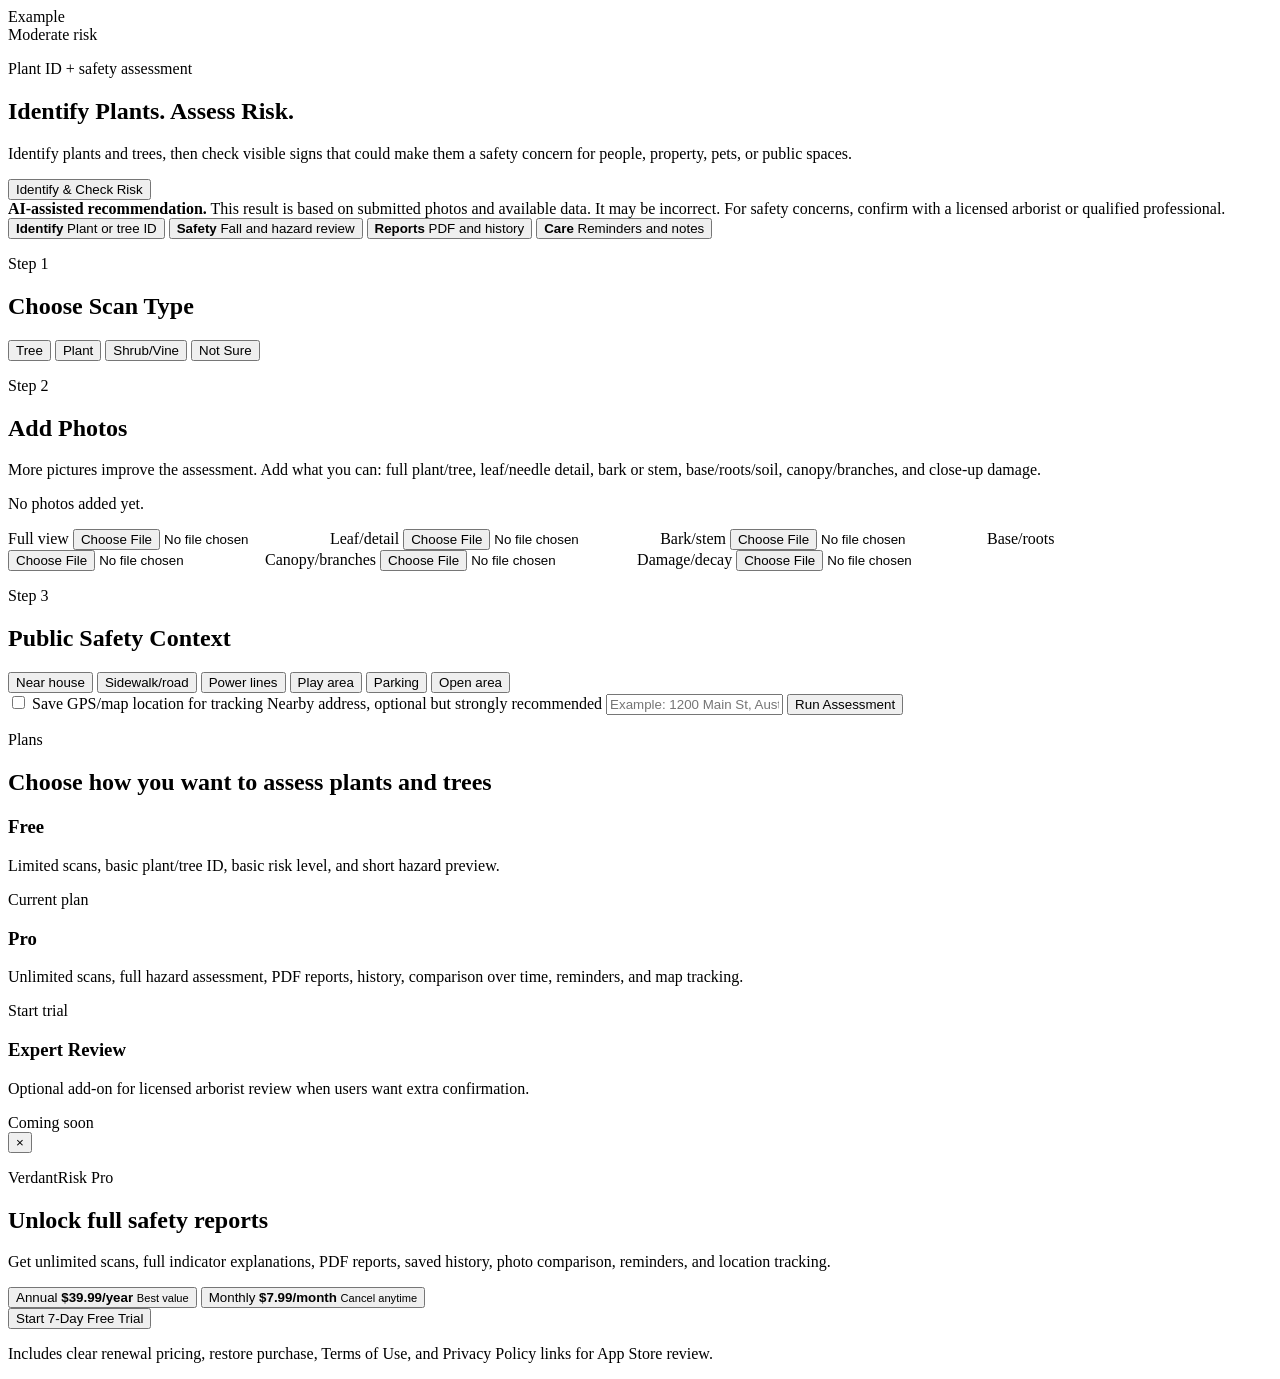
==== index.html @ 4cd2732e "Rename Tree Risk/index.html to index.html" ====
<!doctype html>
<html lang="en">
  <head>
    <meta charset="UTF-8" />
    <meta name="viewport" content="width=device-width, initial-scale=1.0" />
    <title>VerdantRisk - Plant & Tree Safety ID</title>
    <meta name="theme-color" content="#1f6f50" />
    <meta name="apple-mobile-web-app-capable" content="yes" />
    <meta name="apple-mobile-web-app-title" content="VerdantRisk" />
    <meta name="apple-mobile-web-app-status-bar-style" content="black-translucent" />
    <link rel="manifest" href="./manifest.json" />
    <link rel="apple-touch-icon" href="./icon.svg" />
    <link rel="stylesheet" href="./styles.css" />
  </head>
  <body>
    <main class="app-shell">
      <section class="hero">
        <div class="hero-media" aria-hidden="true">
          <div class="scan-frame">
            <div class="tree-visual">
              <span class="canopy canopy-a"></span>
              <span class="canopy canopy-b"></span>
              <span class="canopy canopy-c"></span>
              <span class="trunk"></span>
              <span class="root root-a"></span>
              <span class="root root-b"></span>
            </div>
            <div class="example-tag">Example</div>
            <div class="risk-tag">Moderate risk</div>
          </div>
        </div>
        <div class="hero-copy">
          <p class="eyebrow">Plant ID + safety assessment</p>
          <h1>Identify Plants. Assess Risk.</h1>
          <p>
            Identify plants and trees, then check visible signs that could make
            them a safety concern for people, property, pets, or public spaces.
          </p>
          <button class="primary-action" data-scroll-target="#scanner">
            Identify & Check Risk
          </button>
        </div>
      </section>

      <section class="notice">
        <strong>AI-assisted recommendation.</strong>
        This result is based on submitted photos and available data. It may be
        incorrect. For safety concerns, confirm with a licensed arborist or
        qualified professional.
      </section>

      <section class="quick-tools" aria-label="App tools">
        <button class="tool active" data-scroll-target="#scanner">
          <strong>Identify</strong>
          <span>Plant or tree ID</span>
        </button>
        <button class="tool" data-scroll-target="#scanner">
          <strong>Safety</strong>
          <span>Fall and hazard review</span>
        </button>
        <button class="tool" data-paywall>
          <strong>Reports</strong>
          <span>PDF and history</span>
        </button>
        <button class="tool" data-paywall>
          <strong>Care</strong>
          <span>Reminders and notes</span>
        </button>
      </section>

      <section id="scanner" class="workspace">
        <div class="panel scan-panel" id="scanPanel">
          <div class="panel-heading">
            <p class="eyebrow">Step 1</p>
            <h2>Choose Scan Type</h2>
          </div>

          <div class="segmented" role="radiogroup" aria-label="Scan type">
            <button class="active" data-scan-type="Tree">Tree</button>
            <button data-scan-type="Plant">Plant</button>
            <button data-scan-type="Shrub/Vine">Shrub/Vine</button>
            <button data-scan-type="Not Sure">Not Sure</button>
          </div>

          <div class="panel-heading compact">
            <p class="eyebrow">Step 2</p>
            <h2>Add Photos</h2>
          </div>
          <p class="helper">
            More pictures improve the assessment. Add what you can: full
            plant/tree, leaf/needle detail, bark or stem, base/roots/soil,
            canopy/branches, and close-up damage.
          </p>
          <p class="status-message" id="scanStatus">No photos added yet.</p>

          <div class="photo-grid">
            <label>
              <span>Full view</span>
              <input type="file" accept="image/*" capture="environment" data-photo="Full view" />
            </label>
            <label>
              <span>Leaf/detail</span>
              <input type="file" accept="image/*" capture="environment" data-photo="Leaf/detail" />
            </label>
            <label>
              <span>Bark/stem</span>
              <input type="file" accept="image/*" capture="environment" data-photo="Bark/stem" />
            </label>
            <label>
              <span>Base/roots</span>
              <input type="file" accept="image/*" capture="environment" data-photo="Base/roots" />
            </label>
            <label>
              <span>Canopy/branches</span>
              <input type="file" accept="image/*" capture="environment" data-photo="Canopy/branches" />
            </label>
            <label>
              <span>Damage/decay</span>
              <input type="file" accept="image/*" capture="environment" data-photo="Damage/decay" />
            </label>
          </div>

          <div class="panel-heading compact">
            <p class="eyebrow">Step 3</p>
            <h2>Public Safety Context</h2>
          </div>
          <div class="chips" aria-label="Location context">
            <button data-context="Near house">Near house</button>
            <button data-context="Near sidewalk/road">Sidewalk/road</button>
            <button data-context="Near power lines">Power lines</button>
            <button data-context="Play or school area">Play area</button>
            <button data-context="Near parking">Parking</button>
            <button data-context="Open area">Open area</button>
          </div>

          <label class="toggle-row">
            <input id="gpsToggle" type="checkbox" />
            <span>Save GPS/map location for tracking</span>
          </label>

          <label class="text-field">
            <span>Nearby address, optional but strongly recommended</span>
            <input id="addressInput" type="text" placeholder="Example: 1200 Main St, Austin, TX" />
          </label>

          <button class="primary-action full" id="runScan">Run Assessment</button>
        </div>

        <div class="panel result-panel" id="resultPanel" hidden>
          <div class="panel-heading">
            <p class="eyebrow">Results</p>
            <h2 id="resultTitle">Tree or woody plant: Moderate risk</h2>
          </div>

          <div class="result-group first">
            <h3>Identification</h3>
            <ul id="identificationSummary">
              <li>Plant/tree identity will appear here after an assessment.</li>
            </ul>
          </div>

          <div class="risk-meter" aria-label="Risk level">
            <span class="level low">Low</span>
            <span class="level moderate active">Moderate</span>
            <span class="level high">High</span>
            <span class="level critical">Critical</span>
          </div>

          <div class="quality-row">
            <span>Assessment Quality</span>
            <strong id="qualityLabel">Fair</strong>
          </div>

          <div class="result-group">
            <h3>Observed Visual Indicators</h3>
            <ul id="visualIndicators">
              <li>Some canopy thinning or dead branch visibility</li>
              <li>Possible trunk stress or cavity signs</li>
              <li>Base/root view is limited</li>
            </ul>
          </div>

          <div class="result-group">
            <h3>Location/Public Safety Factors</h3>
            <ul id="safetyFactors">
              <li>No location context selected yet</li>
            </ul>
          </div>

          <div class="result-group">
            <h3>Other Hazard Flags</h3>
            <ul>
              <li>Check toxicity risk for children and pets</li>
              <li>Check invasive, thorn, allergy, and root-damage risks</li>
            </ul>
          </div>

          <p class="disclaimer">
            This result is an AI-assisted recommendation based on submitted
            photos and available data. It may be incorrect. For safety concerns,
            confirm with a licensed arborist or qualified professional.
          </p>

          <div class="result-actions">
            <button class="secondary-action" id="scanAgain">Scan Another</button>
            <button class="secondary-action" data-paywall>Generate PDF Report</button>
            <button class="secondary-action" data-paywall>Save to History</button>
          </div>
        </div>
      </section>

      <section class="subscription">
        <div>
          <p class="eyebrow">Plans</p>
          <h2>Choose how you want to assess plants and trees</h2>
        </div>
        <div class="pricing-grid">
          <article class="pricing-card" tabindex="0" role="button" data-plan="Free">
            <h3>Free</h3>
            <p>Limited scans, basic plant/tree ID, basic risk level, and short hazard preview.</p>
            <span>Current plan</span>
          </article>
          <article class="pricing-card featured" tabindex="0" role="button" data-plan="Pro">
            <h3>Pro</h3>
            <p>Unlimited scans, full hazard assessment, PDF reports, history, comparison over time, reminders, and map tracking.</p>
            <span>Start trial</span>
          </article>
          <article class="pricing-card" tabindex="0" role="button" data-plan="Expert Review">
            <h3>Expert Review</h3>
            <p>Optional add-on for licensed arborist review when users want extra confirmation.</p>
            <span>Coming soon</span>
          </article>
        </div>
      </section>
    </main>

    <div class="modal" id="paywall" aria-hidden="true">
      <div class="paywall-card" role="dialog" aria-modal="true" aria-labelledby="paywallTitle">
        <button class="close" id="closePaywall" aria-label="Close">×</button>
        <p class="eyebrow">VerdantRisk Pro</p>
        <h2 id="paywallTitle">Unlock full safety reports</h2>
        <p>
          Get unlimited scans, full indicator explanations, PDF reports, saved
          history, photo comparison, reminders, and location tracking.
        </p>
        <div class="plans">
          <button class="plan active">
            <span>Annual</span>
            <strong>$39.99/year</strong>
            <small>Best value</small>
          </button>
          <button class="plan">
            <span>Monthly</span>
            <strong>$7.99/month</strong>
            <small>Cancel anytime</small>
          </button>
        </div>
        <button class="primary-action full">Start 7-Day Free Trial</button>
        <p class="fine-print">Includes clear renewal pricing, restore purchase, Terms of Use, and Privacy Policy links for App Store review.</p>
      </div>
    </div>

    <script src="./app.js"></script>
  </body>
</html>
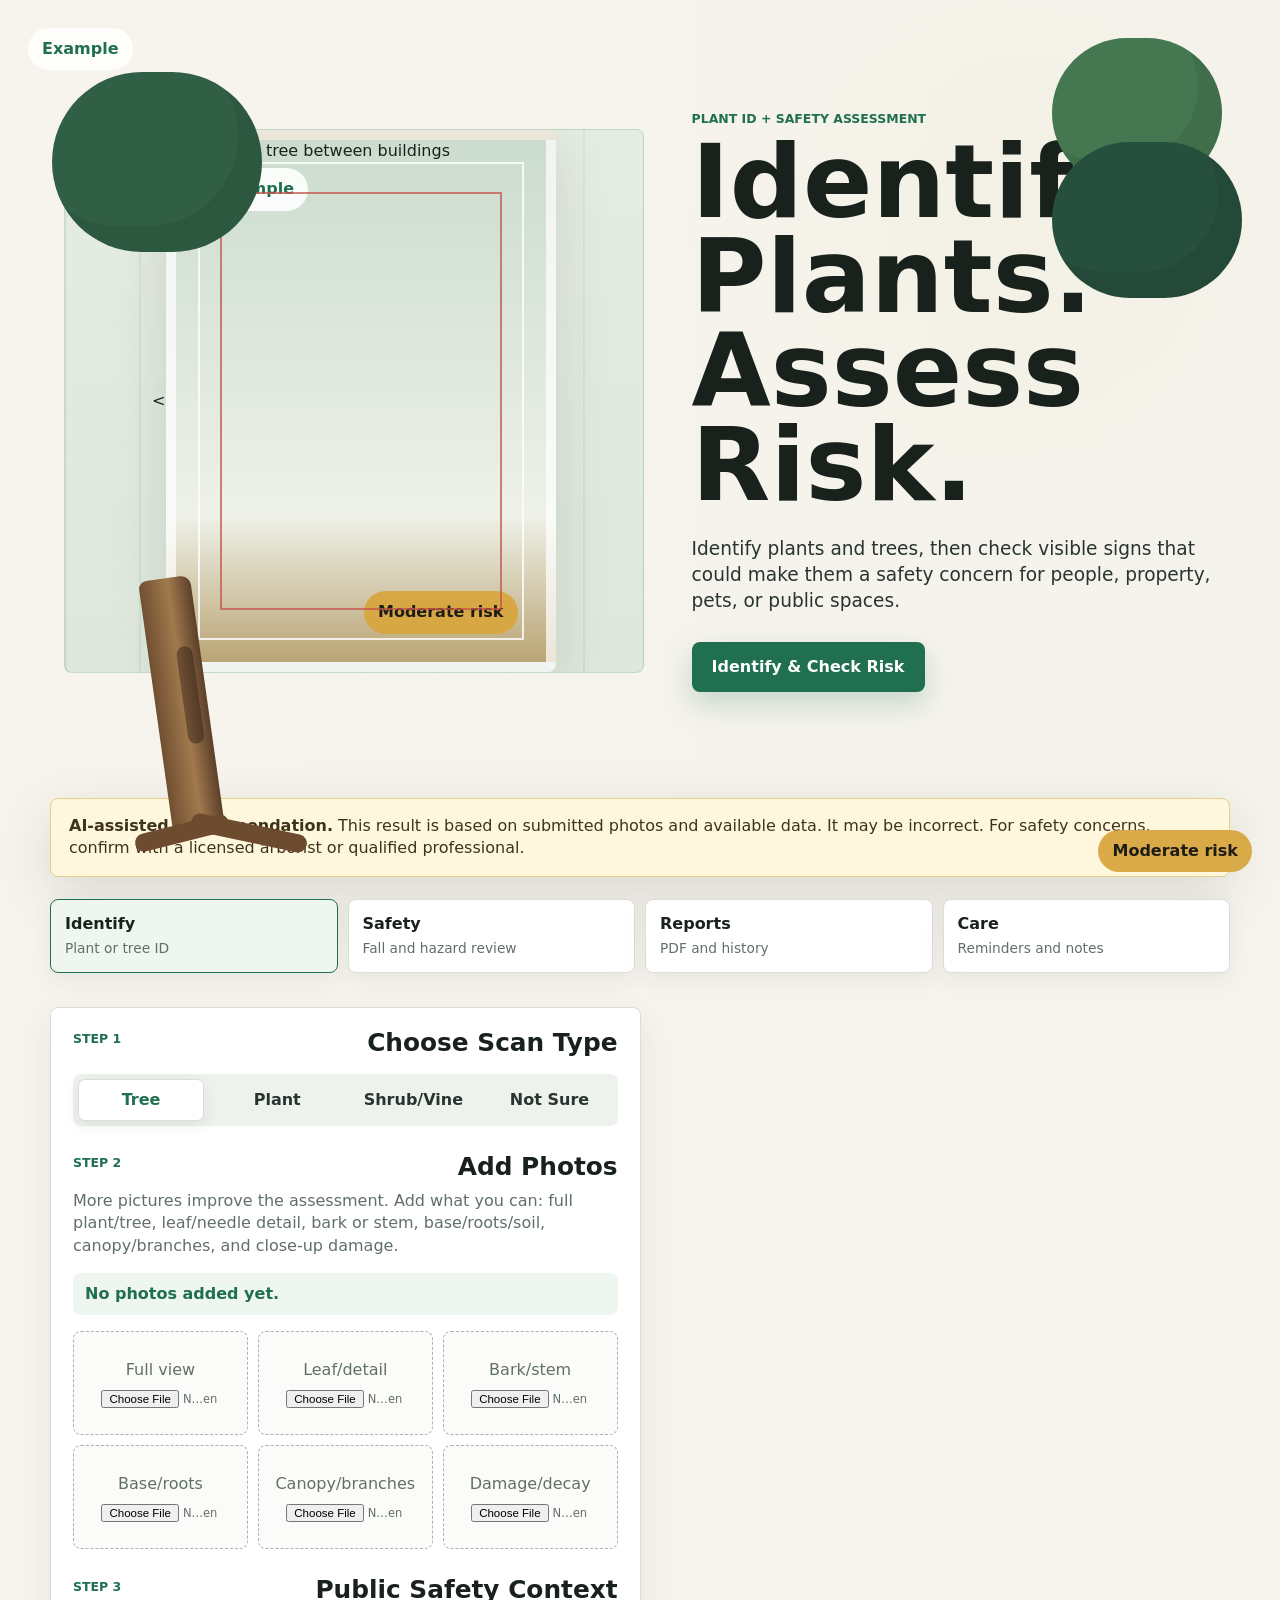
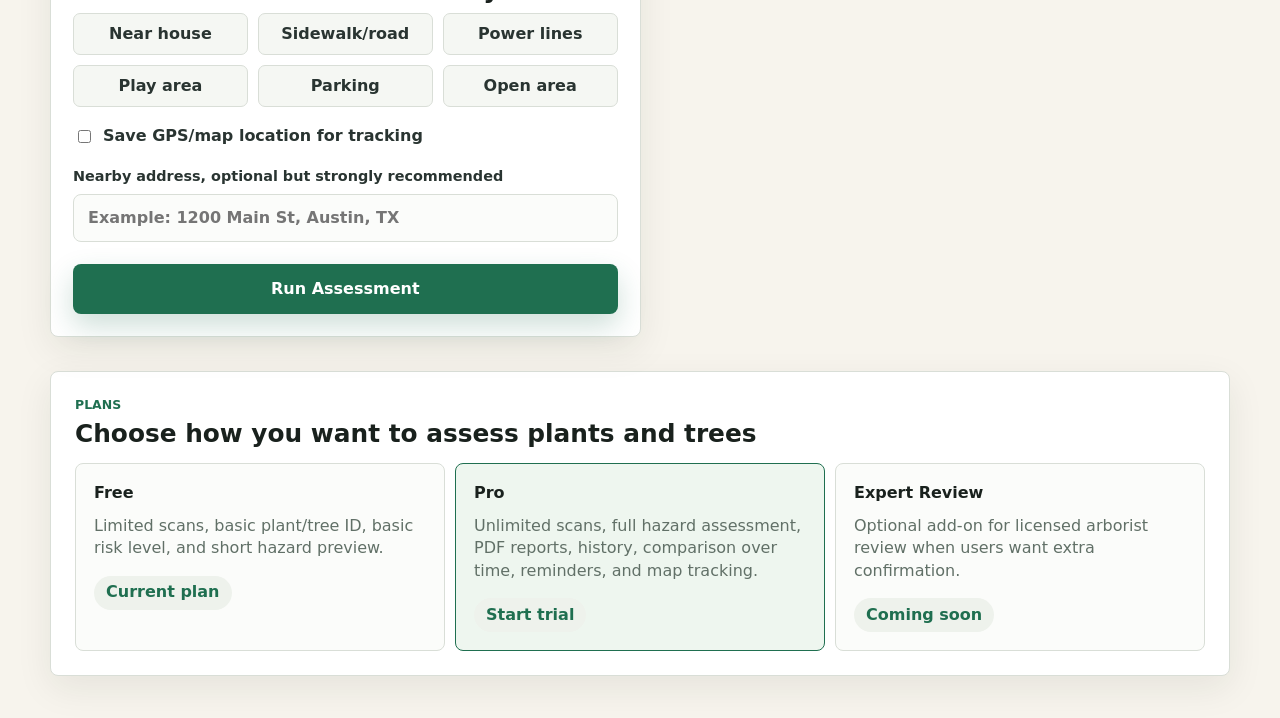
==== commit d77b15c4: "Update index.html" ====
--- a/index.html
+++ b/index.html
@@ -16,7 +16,12 @@
     <main class="app-shell">
       <section class="hero">
         <div class="hero-media" aria-hidden="true">
-          <div class="scan-frame">
+          <<div class="scan-frame photo-example">
+  <img class="example-photo" src="./example-tree.jpeg" alt="Example tree between buildings" />
+  <div class="example-tag">Example</div>
+  <div class="risk-tag">Moderate risk</div>
+</div>
+
             <div class="tree-visual">
               <span class="canopy canopy-a"></span>
               <span class="canopy canopy-b"></span>
--- a/styles.css
+++ b/styles.css
@@ -0,0 +1,741 @@
+:root {
+  --ink: #19211d;
+  --muted: #617067;
+  --paper: #f7f4ed;
+  --panel: #ffffff;
+  --line: #d9ded7;
+  --green: #1f6f50;
+  --moss: #7d9a55;
+  --gold: #d8a63f;
+  --red: #c5544a;
+  --charcoal: #293431;
+  --shadow: 0 18px 55px rgba(27, 37, 31, 0.13);
+}
+
+* {
+  box-sizing: border-box;
+}
+
+body {
+  margin: 0;
+  background: var(--paper);
+  color: var(--ink);
+  font-family: Inter, ui-sans-serif, system-ui, -apple-system, BlinkMacSystemFont, "Segoe UI", sans-serif;
+  line-height: 1.4;
+}
+
+button,
+input {
+  font: inherit;
+}
+
+button {
+  cursor: pointer;
+}
+
+.app-shell {
+  min-height: 100vh;
+}
+
+.hero {
+  min-height: 92vh;
+  display: grid;
+  grid-template-columns: minmax(0, 1.05fr) minmax(320px, 0.95fr);
+  align-items: center;
+  gap: 48px;
+  padding: 38px clamp(20px, 5vw, 76px) 64px;
+  background:
+    linear-gradient(90deg, rgba(247, 244, 237, 0.96), rgba(247, 244, 237, 0.72)),
+    radial-gradient(circle at 78% 28%, rgba(216, 166, 63, 0.18), transparent 30%),
+    #edf1e8;
+}
+
+.hero-media {
+  min-height: 520px;
+  display: flex;
+  align-items: center;
+  justify-content: center;
+  background:
+    linear-gradient(180deg, rgba(255,255,255,0.2), rgba(255,255,255,0)),
+    repeating-linear-gradient(90deg, rgba(31,111,80,0.08) 0 2px, transparent 2px 74px),
+    #dfe8dc;
+  border: 1px solid rgba(31, 111, 80, 0.16);
+  border-radius: 8px;
+  overflow: hidden;
+}
+
+.scan-frame {
+  width: min(390px, 78vw);
+  aspect-ratio: 0.72;
+  position: relative;
+  background: linear-gradient(180deg, #cbdcce 0%, #eef1e8 72%, #baa474 100%);
+  box-shadow: var(--shadow);
+  border: 10px solid rgba(255, 255, 255, 0.72);
+  border-radius: 8px;
+}
+
+.scan-frame::before,
+.scan-frame::after {
+  content: "";
+  position: absolute;
+  inset: 22px;
+  border: 2px solid rgba(255,255,255,0.8);
+}
+
+.scan-frame::after {
+  inset: 52px 44px;
+  border-color: rgba(197, 84, 74, 0.74);
+}
+
+.tree-visual {
+  position: absolute;
+  inset: 0;
+}
+
+.canopy,
+.trunk,
+.root {
+  position: absolute;
+  display: block;
+}
+
+.canopy {
+  background: #315f45;
+  border-radius: 999px;
+  box-shadow: inset -24px -26px 0 rgba(0,0,0,0.08);
+}
+
+.canopy-a {
+  width: 210px;
+  height: 180px;
+  top: 72px;
+  left: 52px;
+}
+
+.canopy-b {
+  width: 170px;
+  height: 150px;
+  top: 38px;
+  right: 58px;
+  background: #457751;
+}
+
+.canopy-c {
+  width: 190px;
+  height: 156px;
+  top: 142px;
+  right: 38px;
+  background: #274f3e;
+}
+
+.trunk {
+  width: 52px;
+  height: 260px;
+  bottom: 64px;
+  left: 174px;
+  background: linear-gradient(90deg, #704f31, #a1794d 56%, #5c3f2a);
+  transform: rotate(-8deg);
+  transform-origin: bottom center;
+  border-radius: 8px 10px 2px 2px;
+}
+
+.trunk::after {
+  content: "";
+  position: absolute;
+  width: 16px;
+  height: 98px;
+  top: 70px;
+  right: 8px;
+  background: rgba(36, 23, 15, 0.42);
+  border-radius: 999px;
+}
+
+.root {
+  height: 18px;
+  background: #6d4b2e;
+  bottom: 58px;
+  border-radius: 999px;
+}
+
+.root-a {
+  width: 96px;
+  left: 134px;
+  transform: rotate(-14deg);
+}
+
+.root-b {
+  width: 118px;
+  left: 190px;
+  transform: rotate(12deg);
+}
+
+.risk-tag,
+.example-tag {
+  position: absolute;
+  padding: 10px 14px;
+  border-radius: 999px;
+  font-weight: 800;
+}
+
+.risk-tag {
+  right: 28px;
+  bottom: 28px;
+  background: rgba(216, 166, 63, 0.94);
+  color: #1d1c16;
+}
+
+.example-tag {
+  top: 28px;
+  left: 28px;
+  background: rgba(255, 255, 255, 0.9);
+  color: var(--green);
+}
+
+.hero-copy {
+  max-width: 600px;
+}
+
+.eyebrow {
+  color: var(--green);
+  font-size: 0.78rem;
+  text-transform: uppercase;
+  letter-spacing: 0;
+  font-weight: 800;
+  margin: 0 0 8px;
+}
+
+h1,
+h2,
+h3,
+p {
+  margin-top: 0;
+}
+
+h1 {
+  font-size: clamp(3.3rem, 8vw, 7.5rem);
+  line-height: 0.92;
+  letter-spacing: 0;
+  margin-bottom: 24px;
+}
+
+h2 {
+  font-size: 1.55rem;
+  line-height: 1.05;
+  margin-bottom: 0;
+}
+
+h3 {
+  font-size: 1rem;
+  margin-bottom: 10px;
+}
+
+.hero-copy p:not(.eyebrow) {
+  color: var(--charcoal);
+  font-size: 1.16rem;
+  max-width: 530px;
+  margin-bottom: 28px;
+}
+
+.primary-action,
+.secondary-action {
+  border: 0;
+  border-radius: 8px;
+  min-height: 50px;
+  padding: 0 20px;
+  font-weight: 800;
+}
+
+.primary-action {
+  background: var(--green);
+  color: white;
+  box-shadow: 0 12px 28px rgba(31,111,80,0.22);
+}
+
+.secondary-action {
+  background: #eef2ec;
+  color: var(--ink);
+  border: 1px solid var(--line);
+}
+
+.full {
+  width: 100%;
+}
+
+.notice,
+.quick-tools,
+.workspace,
+.subscription {
+  width: min(1180px, calc(100% - 40px));
+  margin: 0 auto;
+}
+
+.notice {
+  margin-top: -30px;
+  background: #fff7dd;
+  border: 1px solid #e5cf88;
+  border-radius: 8px;
+  padding: 16px 18px;
+  box-shadow: var(--shadow);
+  color: #3f341b;
+}
+
+.quick-tools {
+  display: grid;
+  grid-template-columns: repeat(4, 1fr);
+  gap: 10px;
+  margin-top: 22px;
+}
+
+.tool {
+  min-height: 74px;
+  border: 1px solid var(--line);
+  border-radius: 8px;
+  background: white;
+  color: var(--ink);
+  text-align: left;
+  padding: 12px 14px;
+  box-shadow: 0 8px 24px rgba(27, 37, 31, 0.07);
+}
+
+.tool strong,
+.tool span {
+  display: block;
+}
+
+.tool strong {
+  font-size: 1rem;
+}
+
+.tool span {
+  color: var(--muted);
+  font-size: 0.86rem;
+  margin-top: 3px;
+}
+
+.tool.active {
+  border-color: var(--green);
+  background: #eef6ef;
+}
+
+.workspace {
+  display: grid;
+  grid-template-columns: minmax(0, 1.02fr) minmax(320px, 0.98fr);
+  gap: 22px;
+  padding: 34px 0;
+}
+
+.workspace.report-mode {
+  grid-template-columns: minmax(0, 760px);
+  justify-content: center;
+}
+
+[hidden] {
+  display: none !important;
+}
+
+.panel,
+.subscription {
+  background: var(--panel);
+  border: 1px solid var(--line);
+  border-radius: 8px;
+  box-shadow: 0 12px 36px rgba(27, 37, 31, 0.08);
+}
+
+.panel {
+  padding: 22px;
+}
+
+.panel-heading {
+  display: flex;
+  justify-content: space-between;
+  gap: 16px;
+  align-items: end;
+  margin-bottom: 18px;
+}
+
+.panel-heading.compact {
+  margin-top: 28px;
+  margin-bottom: 10px;
+}
+
+.helper {
+  color: var(--muted);
+}
+
+.status-message {
+  min-height: 42px;
+  display: flex;
+  align-items: center;
+  padding: 10px 12px;
+  border-radius: 8px;
+  background: #eef6ef;
+  color: var(--green);
+  font-weight: 750;
+}
+
+.status-message.needs-photo {
+  background: #fff7dd;
+  color: #785613;
+}
+
+.segmented,
+.chips,
+.photo-grid,
+.risk-meter,
+.result-actions,
+.plans,
+.pricing-grid {
+  display: grid;
+  gap: 10px;
+}
+
+.segmented {
+  grid-template-columns: repeat(4, 1fr);
+  padding: 5px;
+  background: #eef2ec;
+  border-radius: 8px;
+}
+
+.segmented button,
+.chips button {
+  border: 1px solid transparent;
+  background: transparent;
+  border-radius: 7px;
+  min-height: 42px;
+  color: var(--charcoal);
+  font-weight: 750;
+}
+
+.segmented button.active,
+.chips button.active {
+  background: white;
+  border-color: var(--line);
+  color: var(--green);
+  box-shadow: 0 5px 16px rgba(27, 37, 31, 0.08);
+}
+
+.photo-grid {
+  grid-template-columns: repeat(3, minmax(0, 1fr));
+}
+
+.photo-grid label {
+  min-height: 104px;
+  border: 1px dashed #a9b5ab;
+  border-radius: 8px;
+  display: flex;
+  flex-direction: column;
+  justify-content: center;
+  align-items: center;
+  gap: 8px;
+  padding: 10px;
+  text-align: center;
+  color: var(--muted);
+  background: #fbfcfa;
+}
+
+.photo-grid label.has-file {
+  border-style: solid;
+  border-color: var(--green);
+  color: var(--green);
+  background: #edf5ef;
+}
+
+.photo-grid input {
+  width: 100%;
+  max-width: 118px;
+  font-size: 0.72rem;
+}
+
+.chips {
+  grid-template-columns: repeat(3, 1fr);
+}
+
+.chips button {
+  background: #f5f7f3;
+  border-color: var(--line);
+}
+
+.toggle-row,
+.text-field {
+  display: grid;
+  gap: 8px;
+  margin-top: 18px;
+  color: var(--charcoal);
+  font-weight: 700;
+}
+
+.toggle-row {
+  grid-template-columns: 22px 1fr;
+  align-items: center;
+}
+
+.text-field span {
+  font-size: 0.9rem;
+}
+
+.text-field input {
+  width: 100%;
+  border: 1px solid var(--line);
+  border-radius: 8px;
+  min-height: 48px;
+  padding: 0 14px;
+  background: #fbfcfa;
+}
+
+.scan-panel .primary-action {
+  margin-top: 22px;
+}
+
+.risk-meter {
+  grid-template-columns: repeat(4, 1fr);
+  margin-bottom: 16px;
+}
+
+.level {
+  min-height: 44px;
+  display: grid;
+  place-items: center;
+  border-radius: 8px;
+  background: #f1f3ef;
+  color: var(--muted);
+  font-weight: 850;
+}
+
+.level.low.active {
+  background: #dceede;
+  color: #22603c;
+}
+
+.level.moderate.active {
+  background: #fae7b8;
+  color: #785613;
+}
+
+.level.high.active {
+  background: #f7c7aa;
+  color: #7a351e;
+}
+
+.level.critical.active {
+  background: #f4b9b5;
+  color: #7b2822;
+}
+
+.quality-row {
+  display: flex;
+  justify-content: space-between;
+  align-items: center;
+  min-height: 50px;
+  border-top: 1px solid var(--line);
+  border-bottom: 1px solid var(--line);
+  margin-bottom: 18px;
+}
+
+.quality-row strong {
+  color: var(--green);
+}
+
+.result-group {
+  padding: 14px 0;
+  border-bottom: 1px solid var(--line);
+}
+
+.result-group.first {
+  border-top: 1px solid var(--line);
+}
+
+.result-group ul {
+  margin: 0;
+  padding-left: 20px;
+  color: var(--charcoal);
+}
+
+.result-group li + li {
+  margin-top: 7px;
+}
+
+.result-panel.updated {
+  animation: resultPulse 0.9s ease;
+}
+
+.disclaimer,
+.fine-print {
+  color: var(--muted);
+  font-size: 0.88rem;
+}
+
+@keyframes resultPulse {
+  0% {
+    box-shadow: 0 0 0 0 rgba(31, 111, 80, 0.35);
+  }
+  100% {
+    box-shadow: 0 12px 36px rgba(27, 37, 31, 0.08);
+  }
+}
+
+.disclaimer {
+  margin: 18px 0;
+}
+
+.result-actions {
+  grid-template-columns: repeat(3, 1fr);
+}
+
+.subscription {
+  margin-bottom: 42px;
+  padding: 24px;
+}
+
+.pricing-grid {
+  grid-template-columns: repeat(3, 1fr);
+  margin-top: 16px;
+}
+
+.pricing-grid article {
+  border: 1px solid var(--line);
+  border-radius: 8px;
+  padding: 18px;
+  background: #fbfcfa;
+}
+
+.pricing-grid article.featured {
+  border-color: var(--green);
+  background: #eef6ef;
+}
+
+.pricing-grid p {
+  color: var(--muted);
+  margin-bottom: 16px;
+}
+
+.pricing-card {
+  cursor: pointer;
+  transition: transform 0.16s ease, box-shadow 0.16s ease;
+}
+
+.pricing-card:hover,
+.pricing-card:focus {
+  transform: translateY(-2px);
+  box-shadow: 0 14px 30px rgba(27, 37, 31, 0.11);
+  outline: none;
+}
+
+.pricing-card span {
+  display: inline-flex;
+  align-items: center;
+  min-height: 34px;
+  padding: 0 12px;
+  border-radius: 999px;
+  background: #eef2ec;
+  color: var(--green);
+  font-weight: 800;
+}
+
+.modal {
+  position: fixed;
+  inset: 0;
+  display: none;
+  align-items: center;
+  justify-content: center;
+  background: rgba(25, 33, 29, 0.54);
+  padding: 18px;
+  z-index: 20;
+}
+
+.modal.show {
+  display: flex;
+}
+
+.paywall-card {
+  width: min(520px, 100%);
+  background: white;
+  border-radius: 8px;
+  padding: 24px;
+  position: relative;
+  box-shadow: var(--shadow);
+}
+
+.close {
+  position: absolute;
+  top: 12px;
+  right: 12px;
+  width: 38px;
+  height: 38px;
+  border-radius: 999px;
+  border: 1px solid var(--line);
+  background: white;
+  font-size: 1.4rem;
+}
+
+.plans {
+  grid-template-columns: repeat(2, 1fr);
+  margin: 18px 0;
+}
+
+.plan {
+  display: grid;
+  gap: 6px;
+  text-align: left;
+  border: 1px solid var(--line);
+  background: #fbfcfa;
+  border-radius: 8px;
+  padding: 14px;
+}
+
+.plan.active {
+  border-color: var(--green);
+  background: #eef6ef;
+}
+
+.plan strong {
+  font-size: 1.05rem;
+}
+
+.plan small {
+  color: var(--muted);
+}
+
+@media (max-width: 920px) {
+  .hero,
+  .workspace,
+  .quick-tools,
+  .pricing-grid {
+    grid-template-columns: 1fr;
+  }
+
+  .hero {
+    padding-top: 24px;
+  }
+
+  .hero-media {
+    min-height: 420px;
+    order: 2;
+  }
+
+  .hero-copy {
+    order: 1;
+  }
+
+  .notice {
+    margin-top: 0;
+  }
+}
+
+@media (max-width: 620px) {
+  .hero {
+    min-height: auto;
+  }
+
+  .segmented,
+  .photo-grid,
+  .chips,
+  .risk-meter,
+  .result-actions,
+  .plans {
+    grid-template-columns: 1fr 1fr;
+  }
+
+  .photo-grid label {
+    min-height: 90px;
+  }
+}
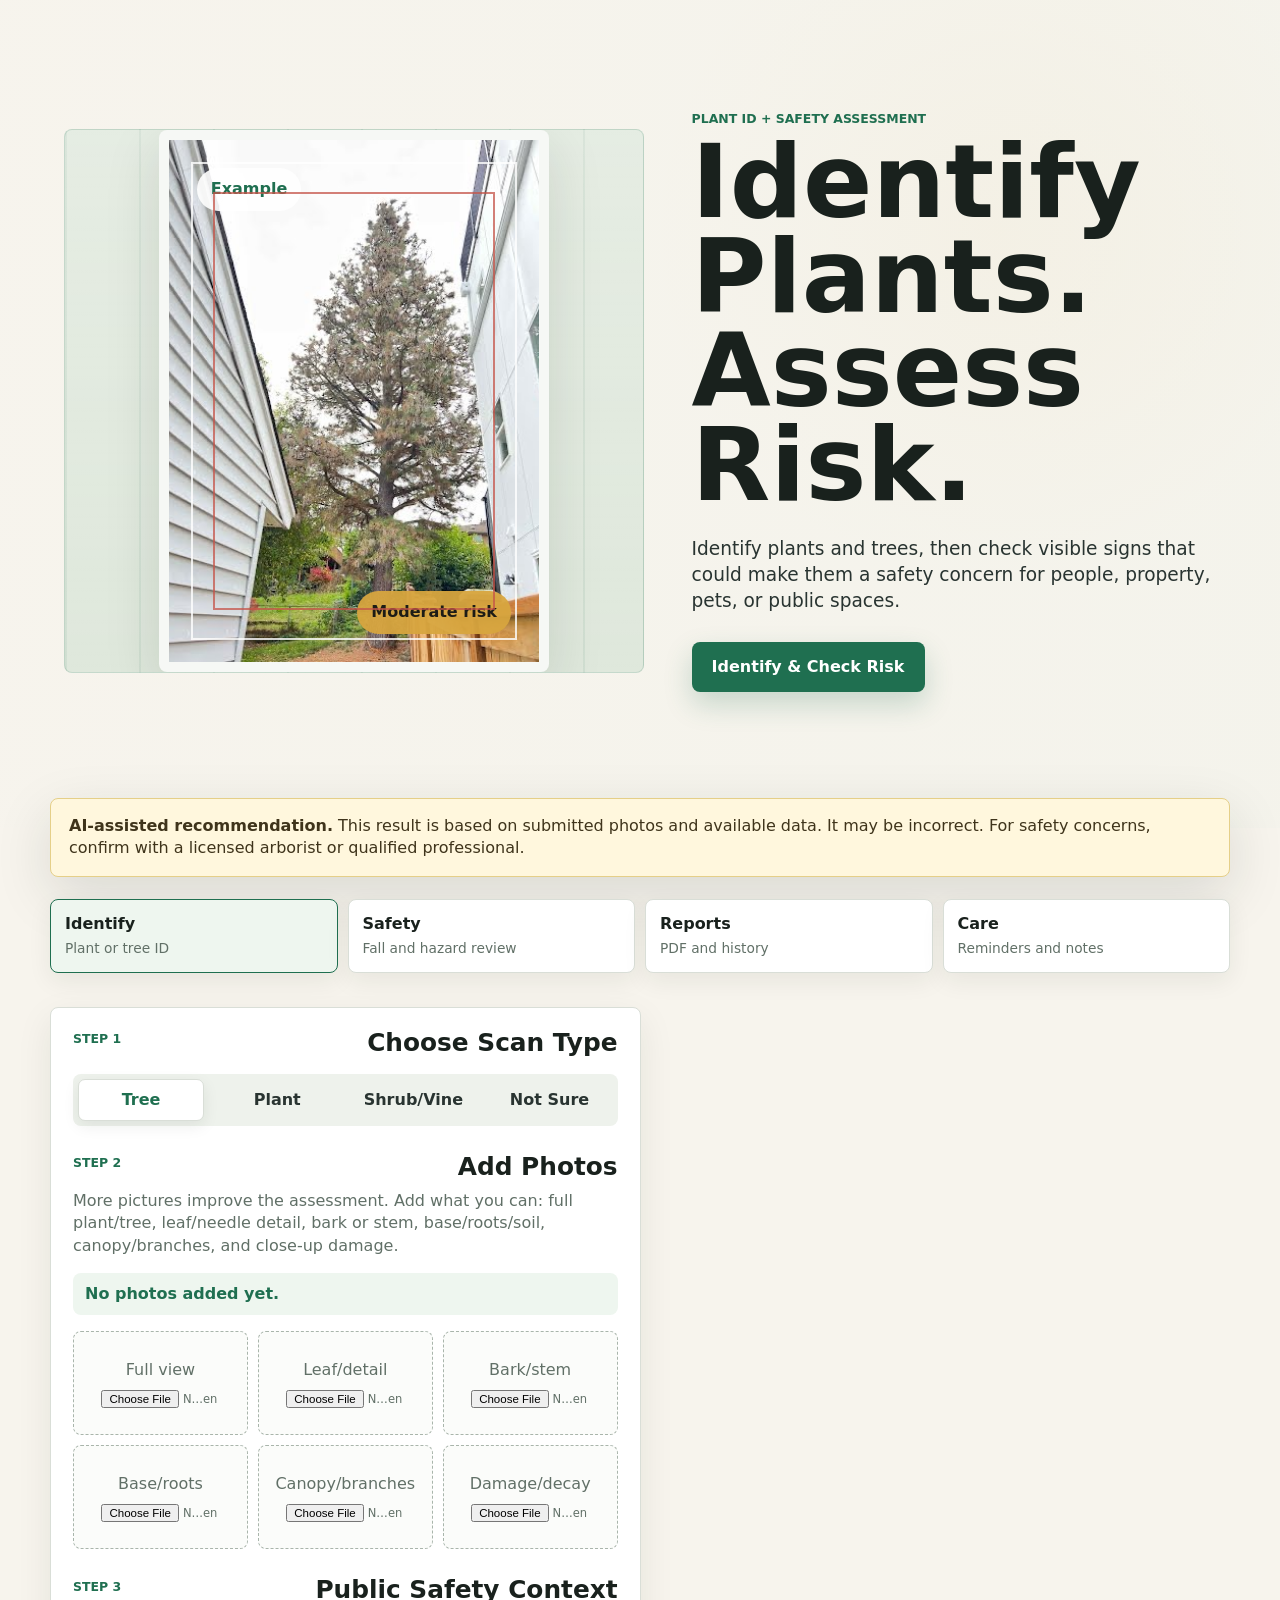
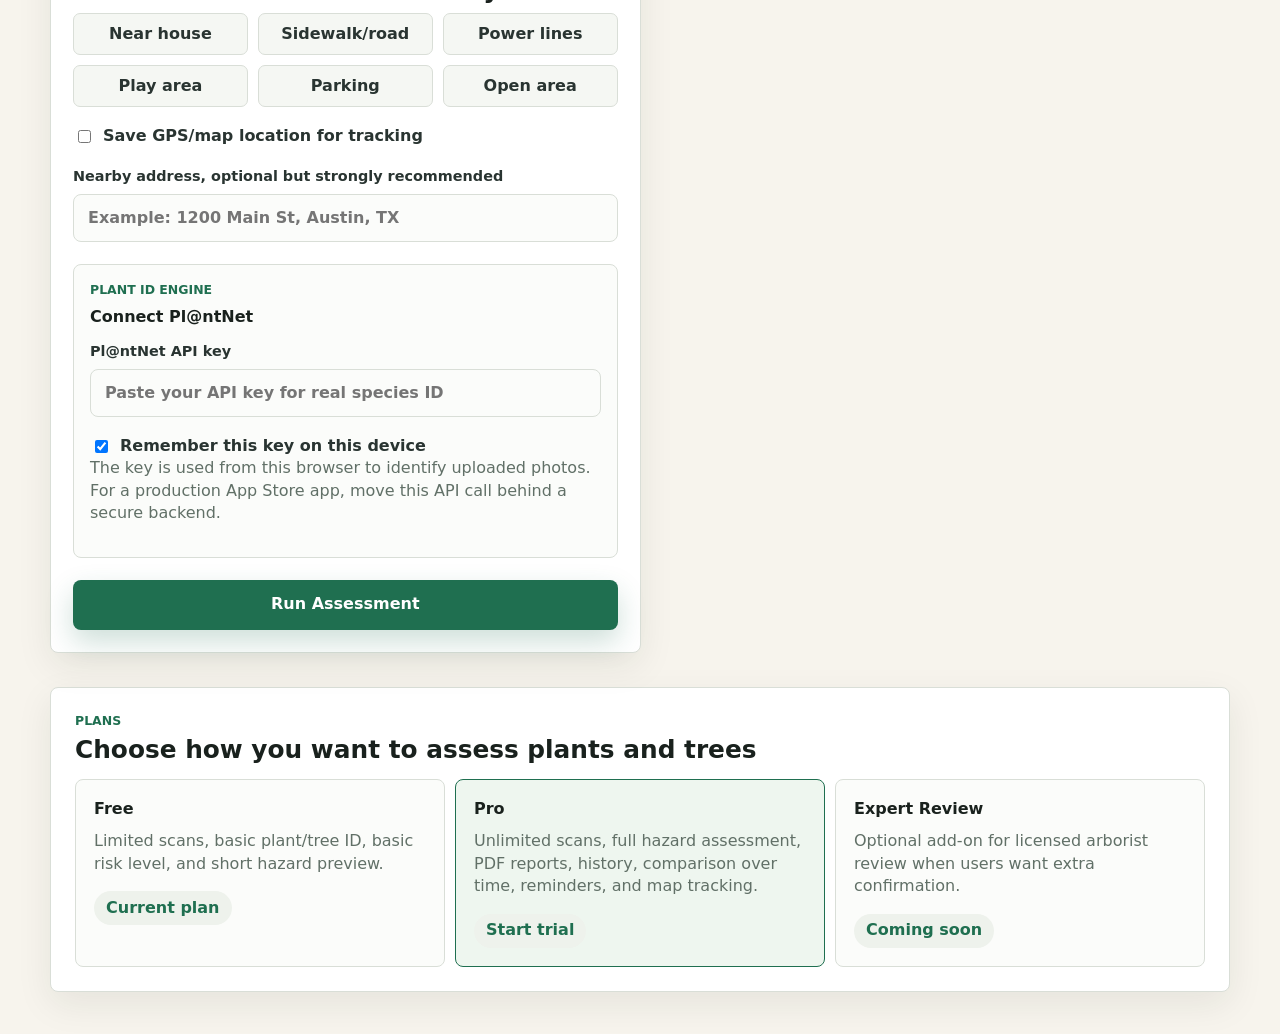
==== commit cad1b4ad: "Connect plant ID and update hero photo" ====
--- a/index.html
+++ b/index.html
@@ -16,20 +16,8 @@
     <main class="app-shell">
       <section class="hero">
         <div class="hero-media" aria-hidden="true">
-          <<div class="scan-frame photo-example">
-  <img class="example-photo" src="./example-tree.jpeg" alt="Example tree between buildings" />
-  <div class="example-tag">Example</div>
-  <div class="risk-tag">Moderate risk</div>
-</div>
-
-            <div class="tree-visual">
-              <span class="canopy canopy-a"></span>
-              <span class="canopy canopy-b"></span>
-              <span class="canopy canopy-c"></span>
-              <span class="trunk"></span>
-              <span class="root root-a"></span>
-              <span class="root root-b"></span>
-            </div>
+          <div class="scan-frame photo-example">
+            <img class="example-photo" src="./example-tree.jpeg" alt="Example tree between buildings" />
             <div class="example-tag">Example</div>
             <div class="risk-tag">Moderate risk</div>
           </div>
@@ -147,6 +135,24 @@
             <span>Nearby address, optional but strongly recommended</span>
             <input id="addressInput" type="text" placeholder="Example: 1200 Main St, Austin, TX" />
           </label>
+
+          <div class="api-setup">
+            <div>
+              <p class="eyebrow">Plant ID Engine</p>
+              <h3>Connect Pl@ntNet</h3>
+            </div>
+            <label class="text-field">
+              <span>Pl@ntNet API key</span>
+              <input id="plantnetKey" type="password" autocomplete="off" placeholder="Paste your API key for real species ID" />
+            </label>
+            <label class="toggle-row">
+              <input id="saveApiKey" type="checkbox" checked />
+              <span>Remember this key on this device</span>
+            </label>
+            <p class="helper">
+              The key is used from this browser to identify uploaded photos. For a production App Store app, move this API call behind a secure backend.
+            </p>
+          </div>
 
           <button class="primary-action full" id="runScan">Run Assessment</button>
         </div>
--- a/styles.css
+++ b/styles.css
@@ -74,6 +74,24 @@
   border-radius: 8px;
 }
 
+.photo-example {
+  background: #dfe8dc;
+  overflow: hidden;
+}
+
+.photo-example::before,
+.photo-example::after {
+  z-index: 2;
+  pointer-events: none;
+}
+
+.example-photo {
+  width: 100%;
+  height: 100%;
+  object-fit: cover;
+  display: block;
+}
+
 .scan-frame::before,
 .scan-frame::after {
   content: "";
@@ -480,6 +498,18 @@
   min-height: 48px;
   padding: 0 14px;
   background: #fbfcfa;
+}
+
+.api-setup {
+  margin-top: 22px;
+  padding: 16px;
+  border: 1px solid var(--line);
+  border-radius: 8px;
+  background: #fbfcfa;
+}
+
+.api-setup .text-field {
+  margin-top: 12px;
 }
 
 .scan-panel .primary-action {
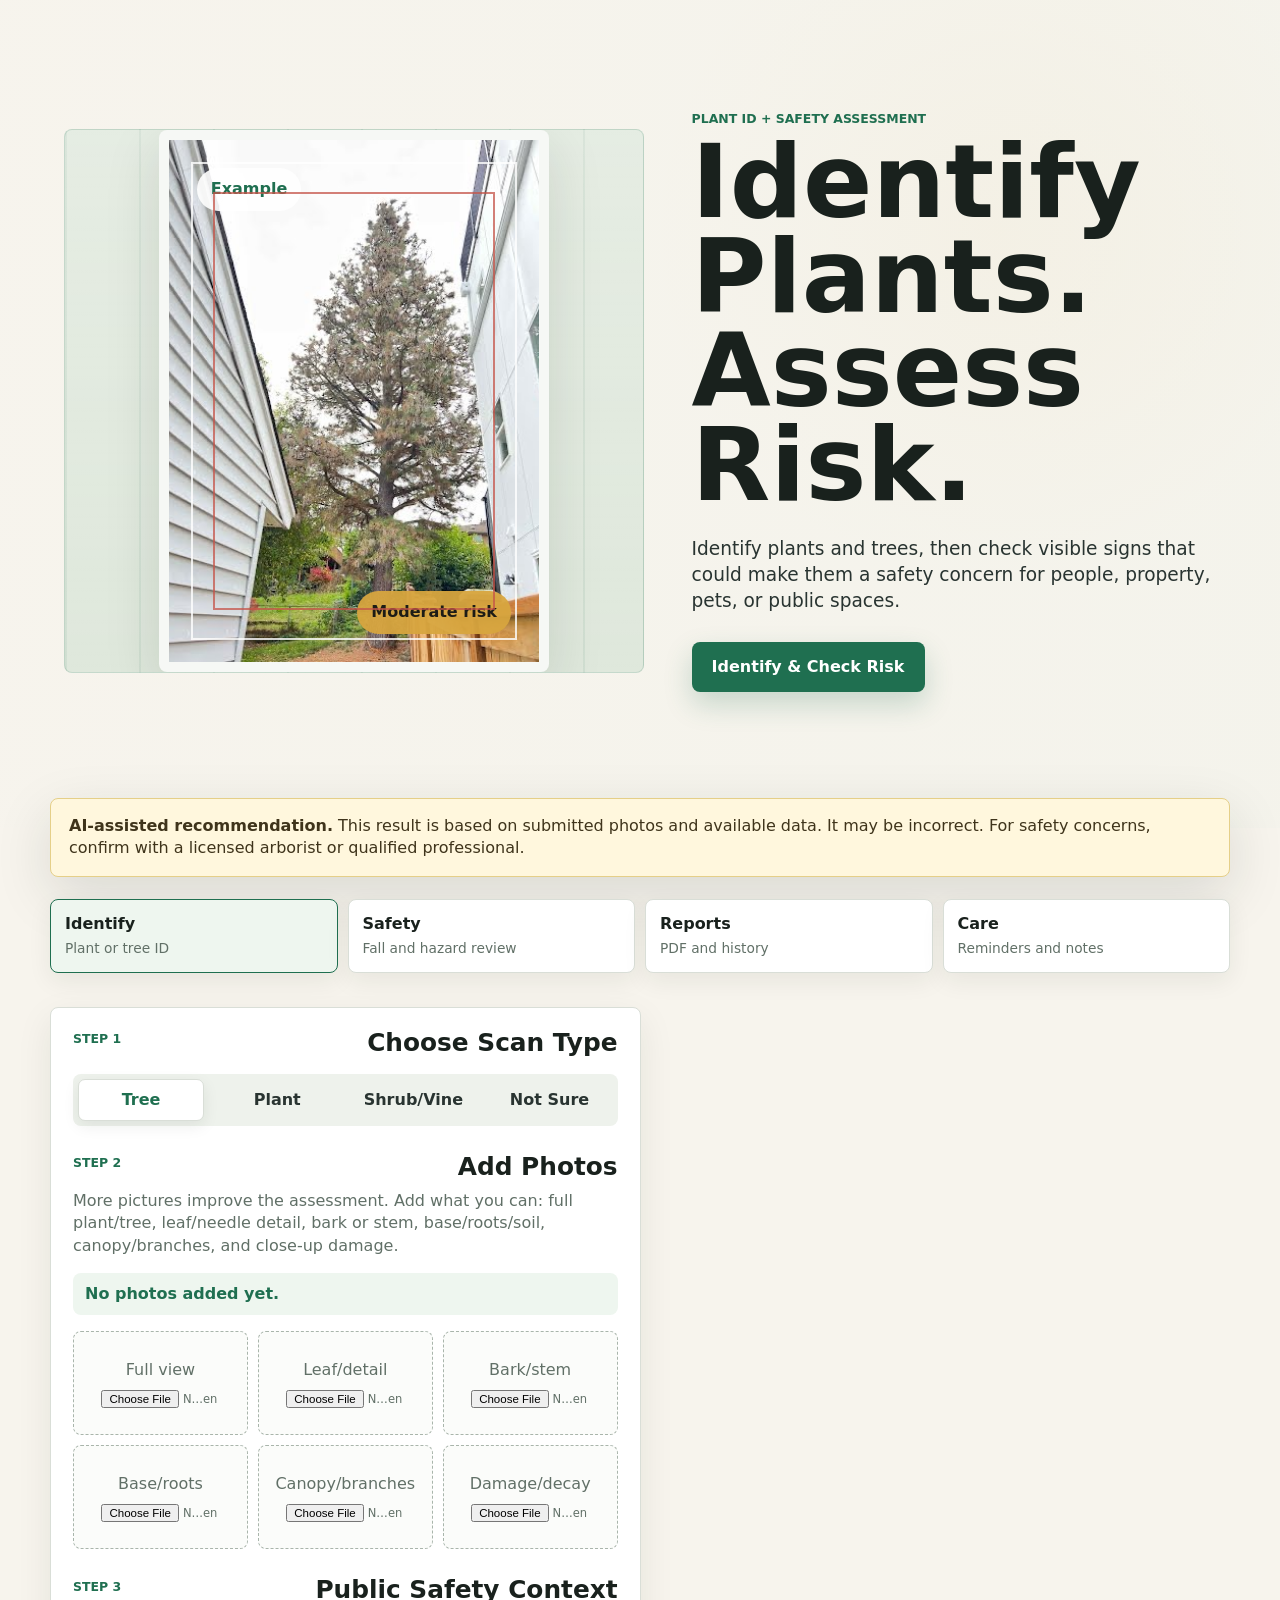
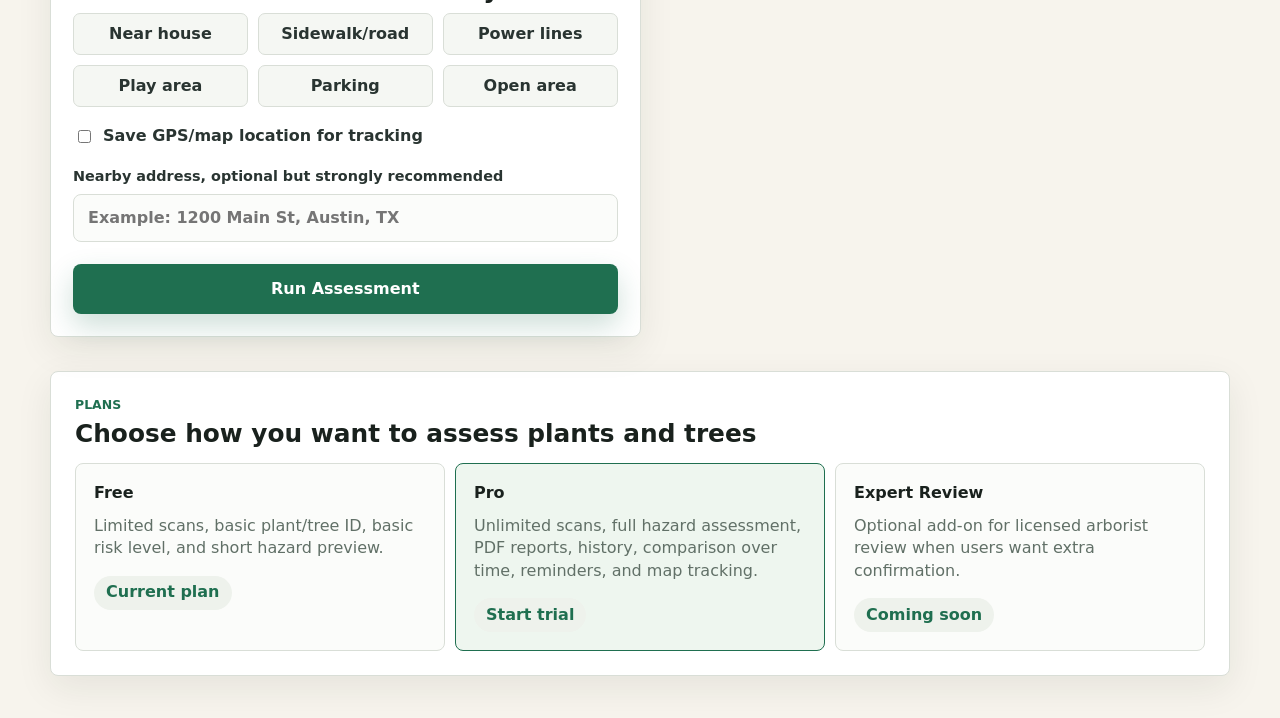
==== commit 02badb39: "Move plant ID behind secure backend" ====
--- a/index.html
+++ b/index.html
@@ -136,24 +136,6 @@
             <input id="addressInput" type="text" placeholder="Example: 1200 Main St, Austin, TX" />
           </label>
 
-          <div class="api-setup">
-            <div>
-              <p class="eyebrow">Plant ID Engine</p>
-              <h3>Connect Pl@ntNet</h3>
-            </div>
-            <label class="text-field">
-              <span>Pl@ntNet API key</span>
-              <input id="plantnetKey" type="password" autocomplete="off" placeholder="Paste your API key for real species ID" />
-            </label>
-            <label class="toggle-row">
-              <input id="saveApiKey" type="checkbox" checked />
-              <span>Remember this key on this device</span>
-            </label>
-            <p class="helper">
-              The key is used from this browser to identify uploaded photos. For a production App Store app, move this API call behind a secure backend.
-            </p>
-          </div>
-
           <button class="primary-action full" id="runScan">Run Assessment</button>
         </div>
 
@@ -271,6 +253,7 @@
       </div>
     </div>
 
+    <script src="./config.js"></script>
     <script src="./app.js"></script>
   </body>
 </html>
--- a/styles.css
+++ b/styles.css
@@ -500,18 +500,6 @@
   background: #fbfcfa;
 }
 
-.api-setup {
-  margin-top: 22px;
-  padding: 16px;
-  border: 1px solid var(--line);
-  border-radius: 8px;
-  background: #fbfcfa;
-}
-
-.api-setup .text-field {
-  margin-top: 12px;
-}
-
 .scan-panel .primary-action {
   margin-top: 22px;
 }
